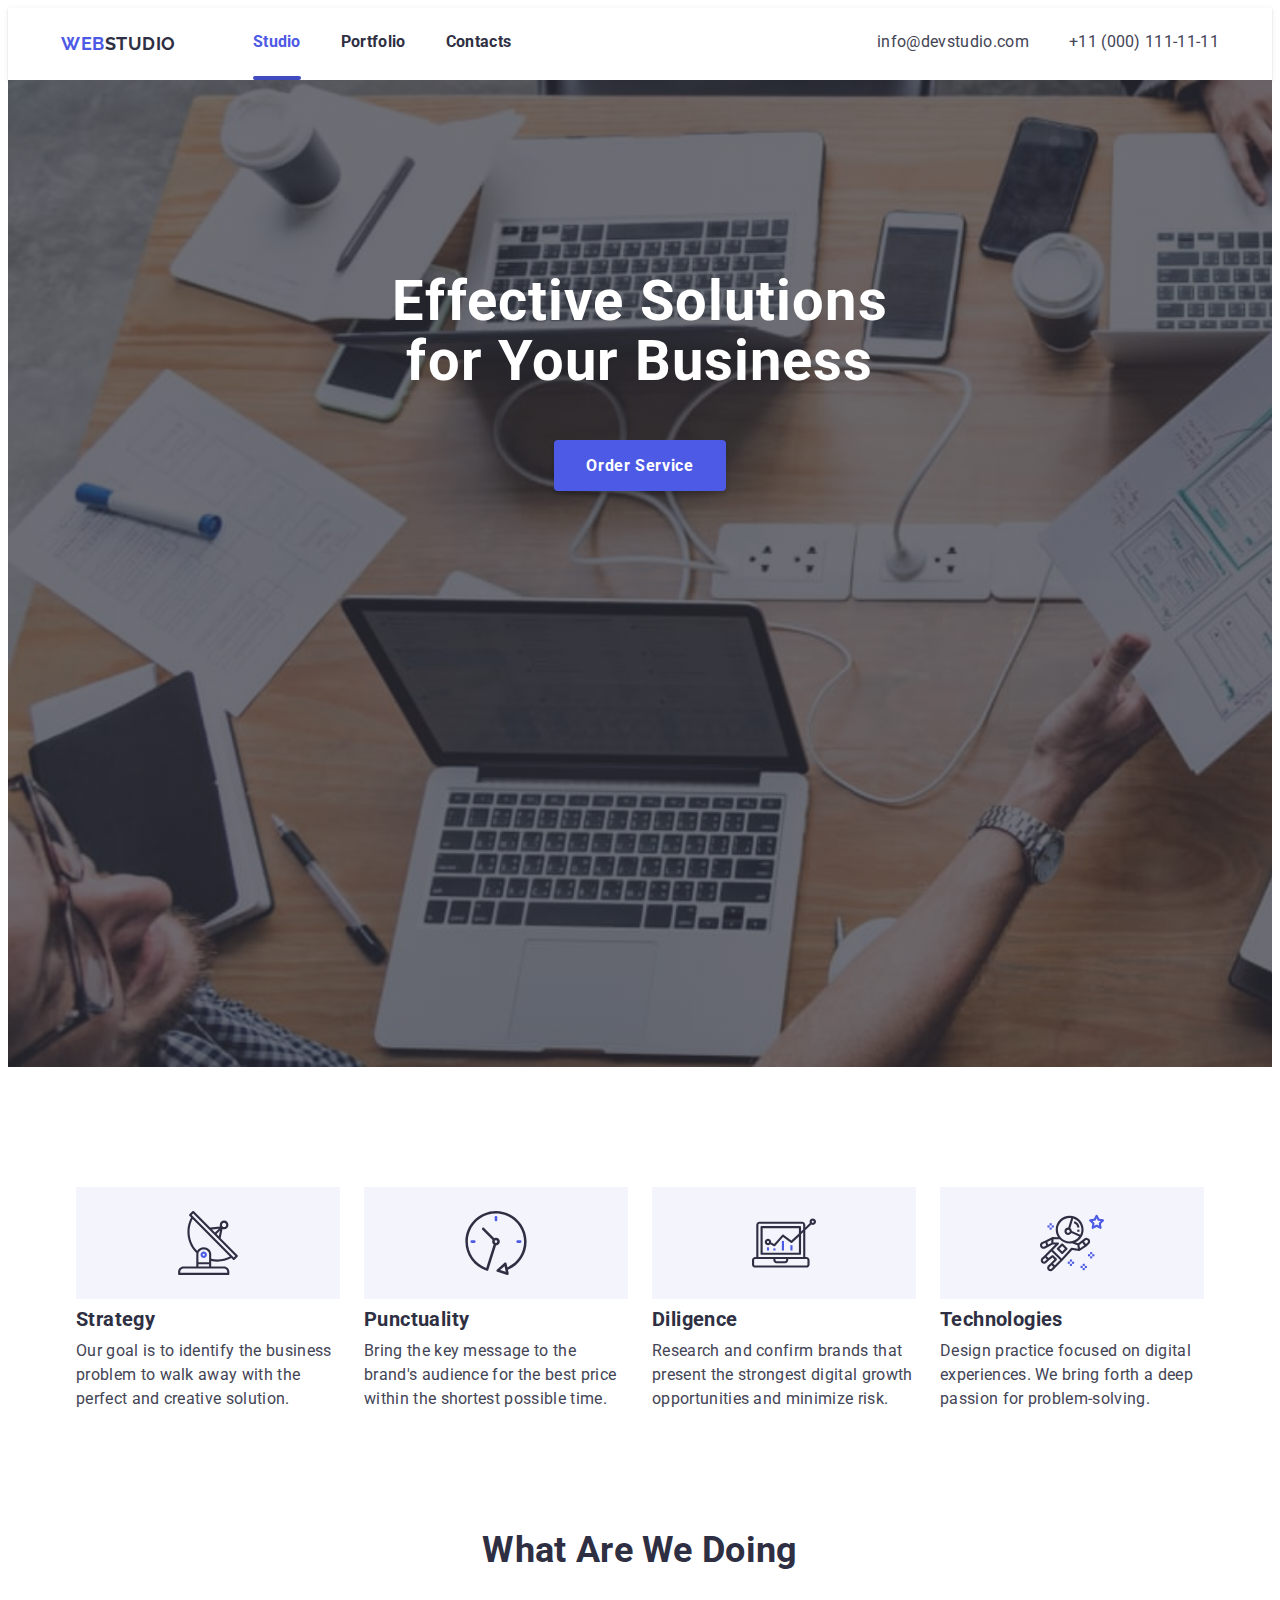
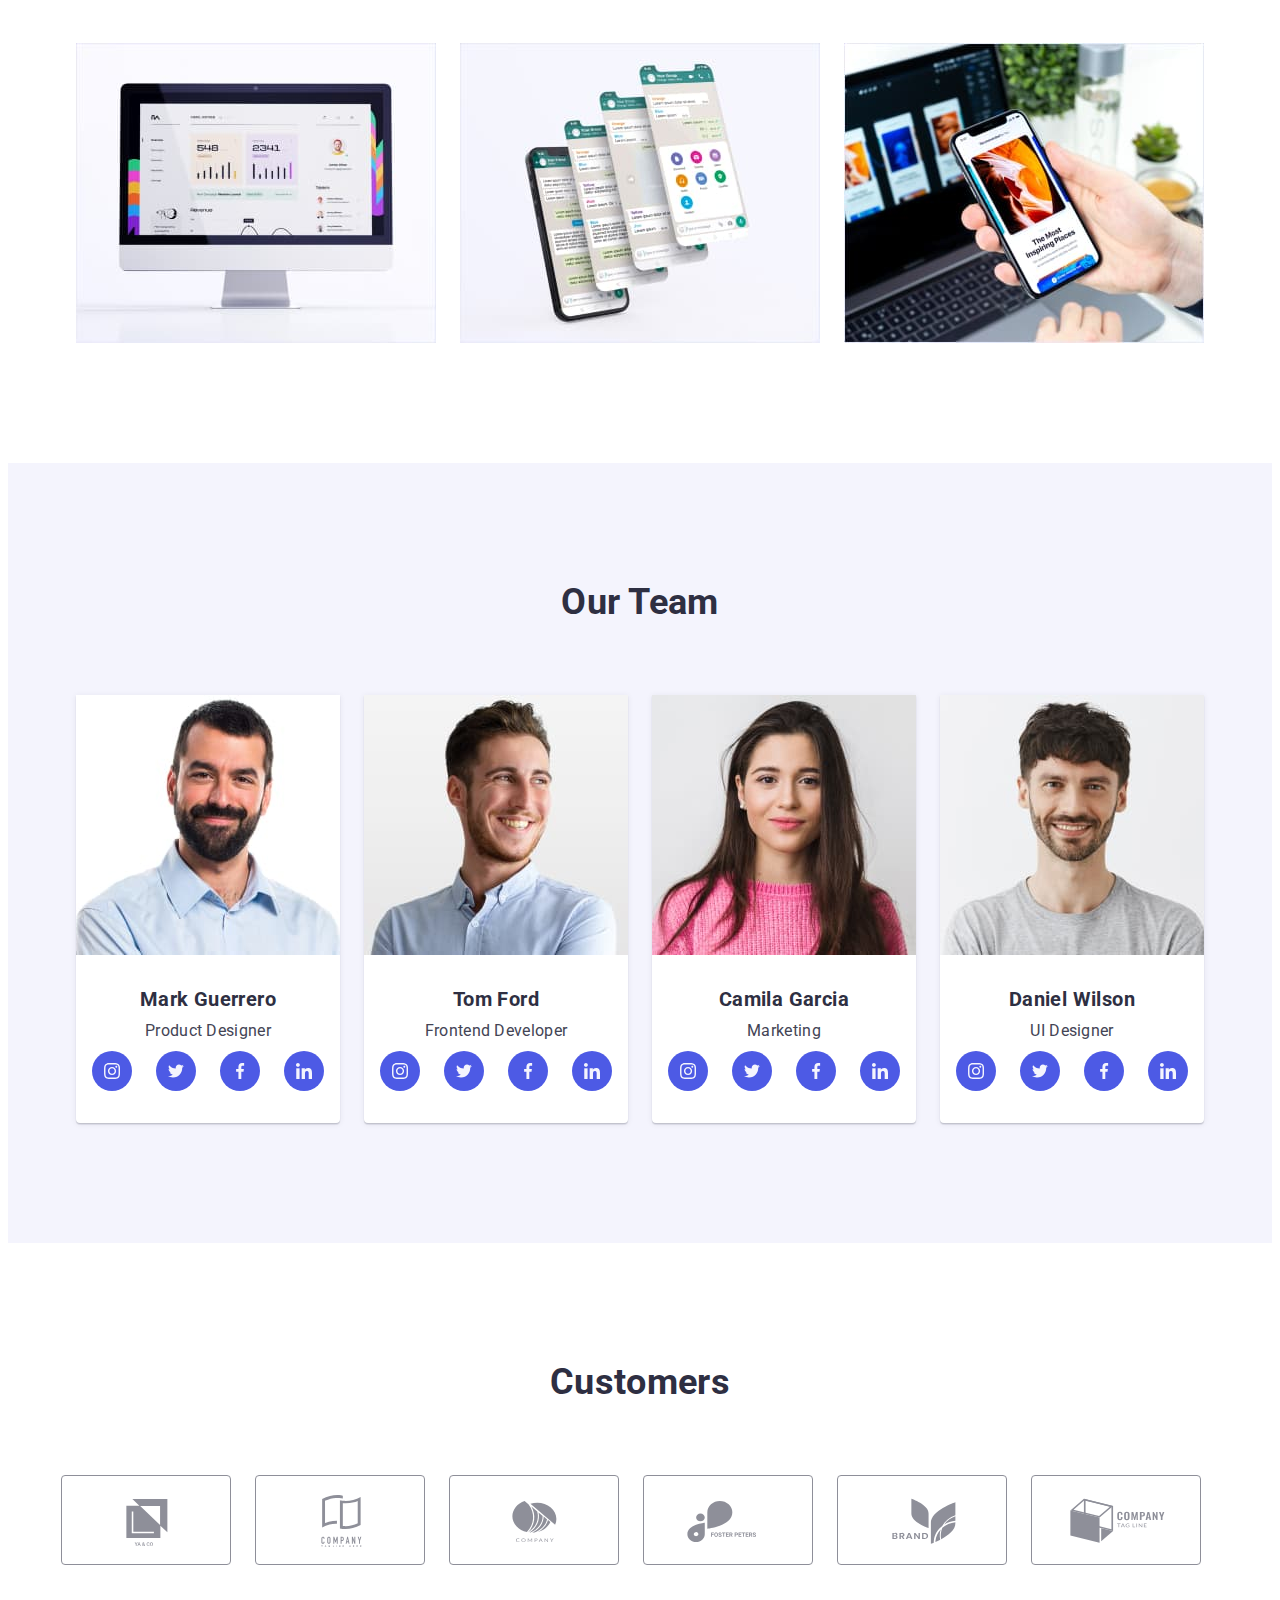
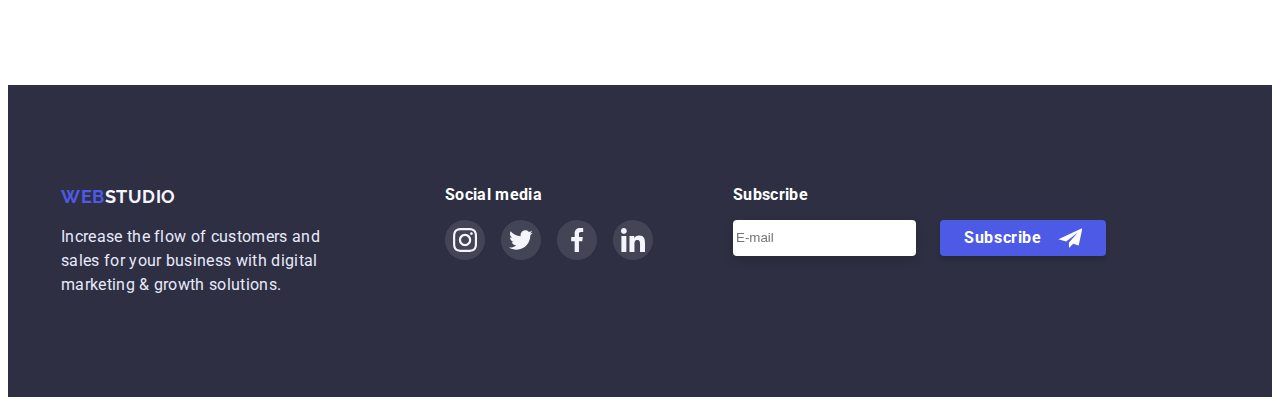
==== index.html @ 4e666a49 "subscription in footer" ====
<!DOCTYPE html>
<html lang="en">
  <head>
    <meta charset="UTF-8" />
    <meta http-equiv="X-UA-Compatible" content="IE=edge" />
    <meta name="viewport" content="width=device-width, initial-scale=1.0" />
    <title>Studio</title>
    <link
      rel="stylesheet"
      href="https://cdnjs.cloudflare.com/ajax/libs/modern-normalize/1.1.0/modern-normalize.min.css"
      integrity="sha512-wpPYUAdjBVSE4KJnH1VR1HeZfpl1ub8YT/NKx4PuQ5NmX2tKuGu6U/JRp5y+Y8XG2tV+wKQpNHVUX03MfMFn9Q=="
      crossorigin="anonymous"
      referrerpolicy="no-referrer"
    />
    <link rel="preconnect" href="https://fonts.googleapis.com" />
    <link rel="preconnect" href="https://fonts.gstatic.com" crossorigin />
    <link
      href="https://fonts.googleapis.com/css2?family=Raleway:wght@800&family=Roboto:wght@400;700;900&display=swap"
      rel="stylesheet"
    />
    <link rel="stylesheet" href="./css/styles.css" />
  </head>
  <body>
    <!-- header -->
    <header>
      <div class="container header">
        <a href="./index.html" class="logo">Web<span class="logo-header">Studio</span></a>
        <nav class="navigation">
          <ul class="nav-list">
            <li>
              <a href="./index.html" class="nav-global current">Studio</a>
            </li>
            <li>
              <a href="./portfolio.html" class="nav-global">Portfolio</a>
            </li>
            <li>
              <a href="#" class="nav-global">Contacts</a>
            </li>
          </ul>
        </nav>
        <ul class="contacts">
          <li><a href="mailto:info@devstudio.com" class="contact">info@devstudio.com</a></li>
          <li><a href="tel:+110001111111" class="contact">+11 (000) 111-11-11</a></li>
        </ul>
      </div>
    </header>
    <!-- main content -->
    <main>
      <!-- section order -->
      <section class="section order">
        <div class="container">
          <h1>Effective Solutions for Your Business</h1>
          <button data-modal-open class="order-button" type="button">Order Service</button>
          <div class="backdrop is-hidden" data-modal>
            <div class="modal">
              <p></p>
              <div class="close-btn">
                <button data-modal-close class="modal-close">
                  <div class="modal-close-btn">
                    <svg width="8" height="8">
                      <use href="./images/icons.svg#icon-close-black"></use>
                    </svg>
                  </div>
                </button>
              </div>
            </div>
          </div>
        </div>
      </section>
      <!-- section soft skills -->
      <section class="section soft-skills">
        <div class="container">
          <h2 class="visually-hidden">Benefits</h2>
          <ul class="benefits">
            <li>
              <div class="benefit-icon">
                <svg width="64" height="64">
                  <use href="./images/icons.svg#icon-antena"></use>
                </svg>
              </div>
              <h3 class="benefit-name">Strategy</h3>
              <p class="benefit-description">
                Our goal is to identify the business problem to walk away with the perfect and
                creative solution.
              </p>
            </li>
            <li>
              <div class="benefit-icon">
                <svg width="64" height="64">
                  <use href="./images/icons.svg#icon-clock1"></use>
                </svg>
              </div>
              <h3 class="benefit-name">Punctuality</h3>
              <p class="benefit-description">
                Bring the key message to the brand's audience for the best price within the shortest
                possible time.
              </p>
            </li>
            <li>
              <div class="benefit-icon">
                <svg width="64" height="64">
                  <use href="./images/icons.svg#icon-diagram1"></use>
                </svg>
              </div>
              <h3 class="benefit-name">Diligence</h3>
              <p class="benefit-description">
                Research and confirm brands that present the strongest digital growth opportunities
                and minimize risk.
              </p>
            </li>
            <li>
              <div class="benefit-icon">
                <svg width="64" height="64">
                  <use href="./images/icons.svg#icon-astronaut1"></use>
                </svg>
              </div>
              <h3 class="benefit-name">Technologies</h3>
              <p class="benefit-description">
                Design practice focused on digital experiences. We bring forth a deep passion for
                problem-solving.
              </p>
            </li>
          </ul>
        </div>
      </section>
      <!-- section what are we doing -->
      <section class="section presentation">
        <div class="container">
          <h2>What are we doing</h2>
          <ul class="our-work">
            <li>
              <img src="./images/statistic.jpg" width="360" height="auto" alt="statistic" />
            </li>
            <li>
              <img src="./images/pagination.jpg" width="360" height="auto" alt="pagination" />
            </li>
            <li>
              <img src="./images/device.jpg" width="360" height="auto" alt="device" />
            </li>
          </ul>
        </div>
      </section>
      <!-- section our team -->
      <section class="section our-team">
        <div class="container">
          <h2>Our Team</h2>
          <ul class="team-cards">
            <li>
              <img
                src="./images/product_designer.jpg"
                width="264"
                height="auto"
                alt="Mark's photo"
              />
              <div class="card-info">
                <h3 class="worker-name">Mark Guerrero</h3>
                <p class="worker-position">Product Designer</p>
                <ul class="socials">
                  <li>
                    <a href="#">
                      <svg width="16" height="16">
                        <use href="./images/icons.svg#icon-instagram2"></use>
                      </svg>
                    </a>
                  </li>
                  <li>
                    <a href="#">
                      <svg width="16" height="16">
                        <use href="./images/icons.svg#icon-twitter1"></use>
                      </svg>
                    </a>
                  </li>
                  <li>
                    <a href="#">
                      <svg width="16" height="16">
                        <use href="./images/icons.svg#icon-facebook1"></use>
                      </svg>
                    </a>
                  </li>
                  <li>
                    <a href="#">
                      <svg width="16" height="16">
                        <use href="./images/icons.svg#icon-linkedin1"></use>
                      </svg>
                    </a>
                  </li>
                </ul>
              </div>
            </li>
            <li>
              <img src="./images/developer.jpg" width="264" height="auto" alt="Tom's photo" />
              <div class="card-info">
                <h3 class="worker-name">Tom Ford</h3>
                <p class="worker-position">Frontend Developer</p>
                <ul class="socials">
                  <li>
                    <a href="#">
                      <svg width="16" height="16">
                        <use href="./images/icons.svg#icon-instagram2"></use>
                      </svg>
                    </a>
                  </li>
                  <li>
                    <a href="#">
                      <svg width="16" height="16">
                        <use href="./images/icons.svg#icon-twitter1"></use>
                      </svg>
                    </a>
                  </li>
                  <li>
                    <a href="#">
                      <svg width="16" height="16">
                        <use href="./images/icons.svg#icon-facebook1"></use>
                      </svg>
                    </a>
                  </li>
                  <li>
                    <a href="#">
                      <svg width="16" height="16">
                        <use href="./images/icons.svg#icon-linkedin1"></use>
                      </svg>
                    </a>
                  </li>
                </ul>
              </div>
            </li>
            <li>
              <img src="./images/marketing.jpg" width="264" height="auto" alt="Camila's photo" />
              <div class="card-info">
                <h3 class="worker-name">Camila Garcia</h3>
                <p class="worker-position">Marketing</p>
                <ul class="socials">
                  <li>
                    <a href="#">
                      <svg width="16" height="16">
                        <use href="./images/icons.svg#icon-instagram2"></use>
                      </svg>
                    </a>
                  </li>
                  <li>
                    <a href="#">
                      <svg width="16" height="16">
                        <use href="./images/icons.svg#icon-twitter1"></use>
                      </svg>
                    </a>
                  </li>
                  <li>
                    <a href="#">
                      <svg width="16" height="16">
                        <use href="./images/icons.svg#icon-facebook1"></use>
                      </svg>
                    </a>
                  </li>
                  <li>
                    <a href="#">
                      <svg width="16" height="16">
                        <use href="./images/icons.svg#icon-linkedin1"></use>
                      </svg>
                    </a>
                  </li>
                </ul>
              </div>
            </li>
            <li>
              <img src="./images/ui_designer.jpg" width="264" height="auto" alt="Daniel's photo" />
              <div class="card-info">
                <h3 class="worker-name">Daniel Wilson</h3>
                <p class="worker-position">UI Designer</p>
                <ul class="socials">
                  <li>
                    <a href="#">
                      <svg width="16" height="16">
                        <use href="./images/icons.svg#icon-instagram2"></use>
                      </svg>
                    </a>
                  </li>
                  <li>
                    <a href="#">
                      <svg width="16" height="16">
                        <use href="./images/icons.svg#icon-twitter1"></use>
                      </svg>
                    </a>
                  </li>
                  <li>
                    <a href="#">
                      <svg width="16" height="16">
                        <use href="./images/icons.svg#icon-facebook1"></use>
                      </svg>
                    </a>
                  </li>
                  <li>
                    <a href="#">
                      <svg width="16" height="16">
                        <use href="./images/icons.svg#icon-linkedin1"></use>
                      </svg>
                    </a>
                  </li>
                </ul>
              </div>
            </li>
          </ul>
        </div>
      </section>
      <section class="section">
        <div class="container">
          <h2 class="customers-header">Customers</h2>
          <ul class="customers-icons">
            <li>
              <a href="#">
                <svg width="104" height="56" class="customers-svg">
                  <use href="./images/icons.svg#icon-client1"></use>
                </svg>
              </a>
            </li>
            <li>
              <a href="#">
                <svg width="104" height="56" class="customers-svg">
                  <use href="./images/icons.svg#icon-client2"></use>
                </svg>
              </a>
            </li>
            <li>
              <a href="#">
                <svg width="104" height="56" class="customers-svg">
                  <use href="./images/icons.svg#icon-client3"></use>
                </svg>
              </a>
            </li>
            <li>
              <a href="#">
                <svg width="104" height="56" class="customers-svg">
                  <use href="./images/icons.svg#icon-client4"></use>
                </svg>
              </a>
            </li>
            <li>
              <a href="#">
                <svg width="104" height="56" class="customers-svg">
                  <use href="./images/icons.svg#icon-client5"></use>
                </svg>
              </a>
            </li>
            <li>
              <a href="#">
                <svg width="104" height="56" class="customers-svg">
                  <use href="./images/icons.svg#icon-client6"></use>
                </svg>
              </a>
            </li>
          </ul>
        </div>
      </section>
    </main>
    <!-- Footer -->
    <footer class="footer">
      <div class="container">
        <div class="logos">
          <a href="./index.html" class="logo">Web<span class="logo-footer">Studio</span></a>
          <p class="footer-text">
            Increase the flow of customers and sales for your business with digital marketing &
            growth solutions.
          </p>
        </div>
        <div class="footer-socials">
          <p>Social media</p>
          <ul class="social-links">
            <li class="social-links-el">
              <a href="#">
                <svg width="24" height="24">
                  <use href="./images/icons.svg#icon-instagram2"></use>
                </svg>
              </a>
            </li>
            <li class="social-links-el">
              <a href="#">
                <svg width="24" height="24">
                  <use href="./images/icons.svg#icon-twitter1"></use>
                </svg>
              </a>
            </li>
            <li class="social-links-el">
              <a href="#">
                <svg width="24" height="24">
                  <use href="./images/icons.svg#icon-facebook1"></use>
                </svg>
              </a>
            </li>
            <li class="social-links-el">
              <a href="#">
                <svg width="24" height="24">
                  <use href="./images/icons.svg#icon-linkedin1"></use>
                </svg>
              </a>
            </li>
          </ul>
        </div>
        <div class="subscription">
          <p>Subscribe</p>
          <form class="subscribe">
            <input type="text" placeholder="E-mail" />
            <button type="submit" class="sub-button">
              Subscribe
              <svg width="24" height="20">
                <use href="./images/icons.svg#icon-send"></use>
              </svg>
            </button>
          </form>
        </div>
      </div>
    </footer>
    <script src="./js/modal.js"></script>
  </body>
</html>
---- css/styles.css ----
:root {
  --primary-brand-color: #4d5ae5;
  --dark-color: #2e2f42;
  --success-color: #31d0aa;
  --text-color: #434455;
  --subtle-text-color: #8e8f99;
  --accent-color: #e7e9fc;
  --light-color: #f4f4fd;
  --pure-white: white;
  --order-active: #404bbf;
  --basic-svg: #afb1b8;
}

body {
  font-family: 'Roboto', sans-serif;
  color: var(--text-color);
  font-size: 16px;
  letter-spacing: 0.02em;
}

h1,
h2,
h3,
h4,
h5,
h6,
p {
  margin: 0;
}

img {
  display: block;
  max-width: 100%;
  height: auto;
}
/*
address {
  font-style: normal;
}
button {
  display: block;
  cursor: pointer;
  border: none;
  border-radius: 4px;
}

.section {
  @media screen and (max-width: 1199px) {
    padding-top: 60px;
    padding-bottom: 60px;
  }
  padding-top: 94px;
  padding-bottom: 94px;
}
.list {
  list-style: none;
  padding-left: 0;
  margin: 0;
}
.link {
  text-decoration: none;
  // color: inherit;
}
*/
.section {
  /* @media screen and (max-width: 1199px) {
    padding-top: 96px;
    padding-bottom: 96px;
  } */
  padding-top: 120px;
  padding-bottom: 120px;
}

.container {
  width: 1158px;
  margin: 0 auto;
  padding: 0 15px;
}

header {
  box-shadow: 0px 2px 1px rgba(46, 47, 66, 0.08), 0px 1px 1px rgba(46, 47, 66, 0.16),
    0px 1px 6px rgba(46, 47, 66, 0.08);
  padding: 24px 0;
}

.header {
  display: flex;
}

.navigation {
  margin-left: 77px;
}

.contacts {
  display: flex;
  margin-left: auto;
}

.logo {
  font-family: 'Raleway', sans-serif;
  font-weight: 700;
  font-size: 18px;
  line-height: 1.33;
  letter-spacing: 0.03em;
  text-transform: uppercase;
  text-decoration: none;
  color: var(--primary-brand-color);
}

.logo-header {
  color: var(--dark-color);
}

ul,
ol {
  list-style-type: none;
  margin: 0;
  padding: 0;
}

.nav-list {
  display: flex;
  gap: 40px;
}

.nav-global {
  font-weight: 700;
  font-size: 16px;
  color: var(--dark-color);
  transition: color 250ms cubic-bezier(0.4, 0, 0.2, 1);
  text-decoration: none;
  letter-spacing: 0.02em;
}

.nav-global:hover,
.nav-global:active {
  color: var(--primary-brand-color);
}

.current {
  color: var(--primary-brand-color);
  position: relative;
}

.current::after {
  content: '';
  position: absolute;
  display: block;
  height: 4px;
  left: 0px;
  top: 44px;
  width: 100%;
  border-radius: 2px;
  background-color: var(--order-active);
}

.contacts,
.navlist {
  display: flex;
  gap: 40px;
}

.contact {
  color: var(--text-color);
  text-decoration: none;
  letter-spacing: 0.02em;
  transition: color 250ms cubic-bezier(0.4, 0, 0.2, 1);
}

.contact:hover {
  color: var(--primary-brand-color);
}

.order,
.footer {
  background-color: var(--dark-color);
}

.order {
  padding: 192px 0;
  text-align: center;
  background-image: linear-gradient(rgba(47, 48, 58, 0.7), rgba(47, 48, 58, 0.7)),
    url('../images/people-office.jpg');
  background-size: cover;
  background-repeat: no-repeat;
  max-width: 1440px;
  height: 603px;
  margin: 0 auto;
}

.order h1 {
  font-weight: 700;
  font-size: 56px;
  line-height: 1.07;
  color: var(--pure-white);
  text-align: center;
  letter-spacing: 0.02em;
  width: 496px;
  margin: 0 auto;
}

.order-button {
  cursor: pointer;
  color: var(--pure-white);
  background-color: var(--primary-brand-color);
  font-family: inherit;
  font-weight: 700;
  font-size: 16px;
  line-height: 1.19;
  letter-spacing: 0.04em;
  box-shadow: 0px 4px 4px rgba(0, 0, 0, 0.15);
  border-radius: 4px;
  border-style: none;
  padding: 16px 32px;
  margin-top: 48px;
  transition: background-color 250ms cubic-bezier(0.4, 0, 0.2, 1),
    box-shadow 250ms cubic-bezier(0.4, 0, 0.2, 1);
}

.order-button:hover {
  box-shadow: 0px 1px 6px rgba(46, 47, 66, 0.08), 0px 1px 1px rgba(46, 47, 66, 0.16),
    0px 2px 1px rgba(46, 47, 66, 0.08);
}

.order-button:active {
  background-color: var(--order-active);
  box-shadow: 0px 4px 4px rgba(0, 0, 0, 0.15);
}

.backdrop {
  position: fixed;
  top: 0;
  left: 0;
  width: 100%;
  height: 100%;
  background-color: rgba(0, 0, 0, 0.5);
  opacity: 1;
  visibility: visible;
  transition: opacity 250ms cubic-bezier(0.4, 0, 0.2, 1),
    visibility 250ms cubic-bezier(0.4, 0, 0.2, 1);
  display: flex;
  justify-content: center;
  align-items: center;
}

.modal {
  /* position: absolute; */
  width: 408px;
  height: 576px;

  background: #fcfcfc;
  box-shadow: 0px 1px 1px rgba(0, 0, 0, 0.14), 0px 1px 3px rgba(0, 0, 0, 0.12),
    0px 2px 1px rgba(0, 0, 0, 0.2);
  border-radius: 4px;
}

.close-btn {
  display: flex;
  justify-content: end;
}

.modal-close {
  background-color: var(--accent-color);
  border: 1px solid rgba(0, 0, 0, 0.1);
  border-radius: 50%;
  display: flex;
  cursor: pointer;
  margin-top: 24px;
  margin-right: 24px;
}

modal-close-btn {
  justify-content: center;
  align-items: center;
}

.is-hidden {
  visibility: hidden;
  opacity: 0;
  pointer-events: none;
}

.visually-hidden {
  position: absolute;
  width: 1px;
  height: 1px;
  margin: -1px;
  border: 0;
  padding: 0;

  white-space: nowrap;
  clip-path: inset(100%);
  clip: rect(0 0 0 0);
  overflow: hidden;
}

.benefit-icon {
  display: flex;
  align-items: center;
  justify-content: center;
  height: 112px;
  width: 264px;
  background-color: var(--light-color);
}

.benefits,
.our-work,
.team-cards {
  display: flex;
  flex-wrap: wrap;
  gap: 24px;
  justify-content: center;
}

.benefits li {
  width: 264px;
}

.benefit-name {
  font-weight: 700;
  font-size: 20px;
  line-height: 1.2;
  letter-spacing: 0.02em;
  color: var(--dark-color);
  margin: 8px 0;
}

.benefit-description {
  line-height: 1.5;
}

.our-work li {
  width: 360px;
}

.presentation {
  padding-top: 0;
}

.presentation h2,
.our-team h2 {
  text-transform: capitalize;
  font-weight: 700;
  font-size: 36px;
  line-height: 1.11;
  text-align: center;
  color: var(--dark-color);
  margin-bottom: 72px;
}

.our-team {
  background-color: var(--light-color);
  text-align: center;
}

.our-team h3 {
  font-weight: 700;
  font-size: 20px;
  line-height: 1.2;
  letter-spacing: 0.02em;
  color: var(--dark-color);
  margin-bottom: 8px;
}

.team-cards > li {
  width: 264px;
  background-color: var(--pure-white);
  box-shadow: 0px 1px 6px rgba(46, 47, 66, 0.08), 0px 1px 1px rgba(46, 47, 66, 0.16),
    0px 2px 1px rgba(46, 47, 66, 0.08);
  border-radius: 0px 0px 4px 4px;
}

.card-info {
  padding: 32px 0;
}

.socials {
  display: flex;
  justify-content: center;
  gap: 24px;
}

.card-info a {
  display: flex;
  align-items: center;
  justify-content: center;
  width: 40px;
  height: 40px;
  background-color: var(--primary-brand-color);
  text-decoration: none;
  border-radius: 50%;
  transition: background-color 250ms cubic-bezier(0.4, 0, 0.2, 1);
}

.card-info a:hover,
.card-info a:focus {
  background-color: var(--success-color);
}

.worker-position {
  line-height: 1.5;
  margin-bottom: 8px;
}

.buttons {
  cursor: pointer;
  color: var(--primary-brand-color);
  background-color: var(--light-color);
  border: 1px solid var(--accent-color);
  border-radius: 4px;
  font-family: inherit;
  font-size: 16px;
  font-weight: 700;
  line-height: 1.33;
  letter-spacing: 0.04em;
  padding: 12px 24px;
  border: transparent;
  transition: background-color 250ms cubic-bezier(0.4, 0, 0.2, 1),
    box-shadow 250ms cubic-bezier(0.4, 0, 0.2, 1), color 250ms cubic-bezier(0.4, 0, 0.2, 1);
}

.buttons:hover,
.buttons:focus {
  background-color: var(--primary-brand-color);
  box-shadow: 0px 3px 1px rgba(0, 0, 0, 0.1), 0px 2px 1px rgba(0, 0, 0, 0.08),
    0px 2px 2px rgba(0, 0, 0, 0.12);
  color: var(--pure-white);
}

.nav-local {
  display: flex;
  flex-wrap: wrap;
  margin-bottom: 72px;
  justify-content: center;
  column-gap: 24px;
}

.cards {
  display: flex;
  flex-wrap: wrap;
  row-gap: 48px;
  column-gap: 24px;
}

.cards li {
  box-shadow: 0px 1px 6px rgba(46, 47, 66, 0.08);
}

.card-link {
  display: block;
  text-decoration: none;
  position: relative;
  transition: box-shadow 250ms cubic-bezier(0.4, 0, 0.2, 1);
}

.overlay-with-img {
  overflow: hidden;
  position: relative;
}

.hidden-block {
  position: absolute;
  width: 360px;
  height: 300px;
  background-color: var(--primary-brand-color);
  bottom: -300px;
  transition: transform 250ms cubic-bezier(0.4, 0, 0.2, 1);
}

.hidden-block p {
  padding-top: 40px;
  margin: 0 auto;
  width: 296px;
  color: var(--light-color);
}

.card-link:hover,
.card-link:focus {
  box-shadow: 0px 1px 6px rgba(46, 47, 66, 0.08), 0px 1px 1px rgba(46, 47, 66, 0.16),
    0px 2px 1px rgba(46, 47, 66, 0.08);
}

.card-link:hover .hidden-block,
.card-link:focus .hidden-block {
  transform: translateY(-300px);
}

.description {
  padding: 32px 16px;
  border: 0.5px solid #f4f4fd;
  border-top: 0;
}

.description p {
  color: var(--text-color);
  font-weight: 400;
  font-size: 16px;
  line-height: 1.5;
  letter-spacing: 0.02em;
}

.project-name {
  font-weight: 700;
  font-size: 20px;
  color: var(--dark-color);
  margin-bottom: 8px;
}

.project-type {
  line-height: 1.5;
}

.customers-header {
  text-transform: capitalize;
  font-weight: 700;
  font-size: 36px;
  line-height: 1.11;
  text-align: center;
  color: var(--dark-color);
  margin-bottom: 72px;
}

.customers-icons {
  display: flex;
  align-items: center;
  gap: 24px;
}

.customers-icons a {
  display: flex;
  align-items: center;
  justify-content: center;
  width: 168px;
  height: 88px;
  border: 1px solid currentColor;
  border-radius: 4px;
  color: var(--subtle-text-color);
  transition: color 250ms cubic-bezier(0.4, 0, 0.2, 1);
}

.customers-svg {
  fill: currentColor;
}

.customers-icons a:hover,
.customers-icons a:focus {
  color: var(--primary-brand-color);
}

.footer {
  background-color: var(--dark-color);
  padding: 100px 0;
}

.footer-socials {
  margin-left: 120px;
}

.sub-button {
  display: flex;
  gap: 16px;
}

.subscribe {
  display: flex;
  gap: 24px;
  margin-top: 16px;
}

.subscribe input {
  border: 1px solid rgba(255, 255, 255, 0.3);
  filter: drop-shadow(0px 4px 4px rgba(0, 0, 0, 0.15));
  border-radius: 4px;
}

.subscription {
  margin-left: 80px;
}

.social-links {
  display: flex;
  gap: 16px;
  margin-top: 16px;
}

.footer > .container {
  display: flex;
}

.footer-socials li {
  display: flex;
  align-items: center;
  justify-content: center;
  width: 40px;
  height: 40px;
  text-decoration: none;
  background-color: rgba(255, 255, 255, 0.1);
  border-radius: 50%;
  transition: background-color 250ms cubic-bezier(0.4, 0, 0.2, 1);
}

.social-links-el a {
  display: flex;
  align-items: center;
  justify-content: center;
}

.footer-socials li:hover,
.footer-socials li:focus {
  background-color: var(--success-color);
}

.footer-socials > p,
.subscription > p {
  font-weight: 700;
  color: var(--pure-white);
}

.logo-footer {
  color: var(--light-color);
  margin-bottom: 24px;
}

.footer-text {
  color: var(--accent-color);
  width: 264px;
  height: 72px;
  line-height: 1.5;
  letter-spacing: 0.02em;
  margin-top: 16px;
}

.sub-button {
  cursor: pointer;
  color: var(--pure-white);
  background-color: var(--primary-brand-color);
  font-family: inherit;
  font-weight: 700;
  font-size: 16px;
  line-height: 1.19;
  letter-spacing: 0.04em;
  box-shadow: 0px 4px 4px rgba(0, 0, 0, 0.15);
  border-radius: 4px;
  border-style: none;
  padding: 8px 24px;
  transition: background-color 250ms cubic-bezier(0.4, 0, 0.2, 1),
    box-shadow 250ms cubic-bezier(0.4, 0, 0.2, 1);
}
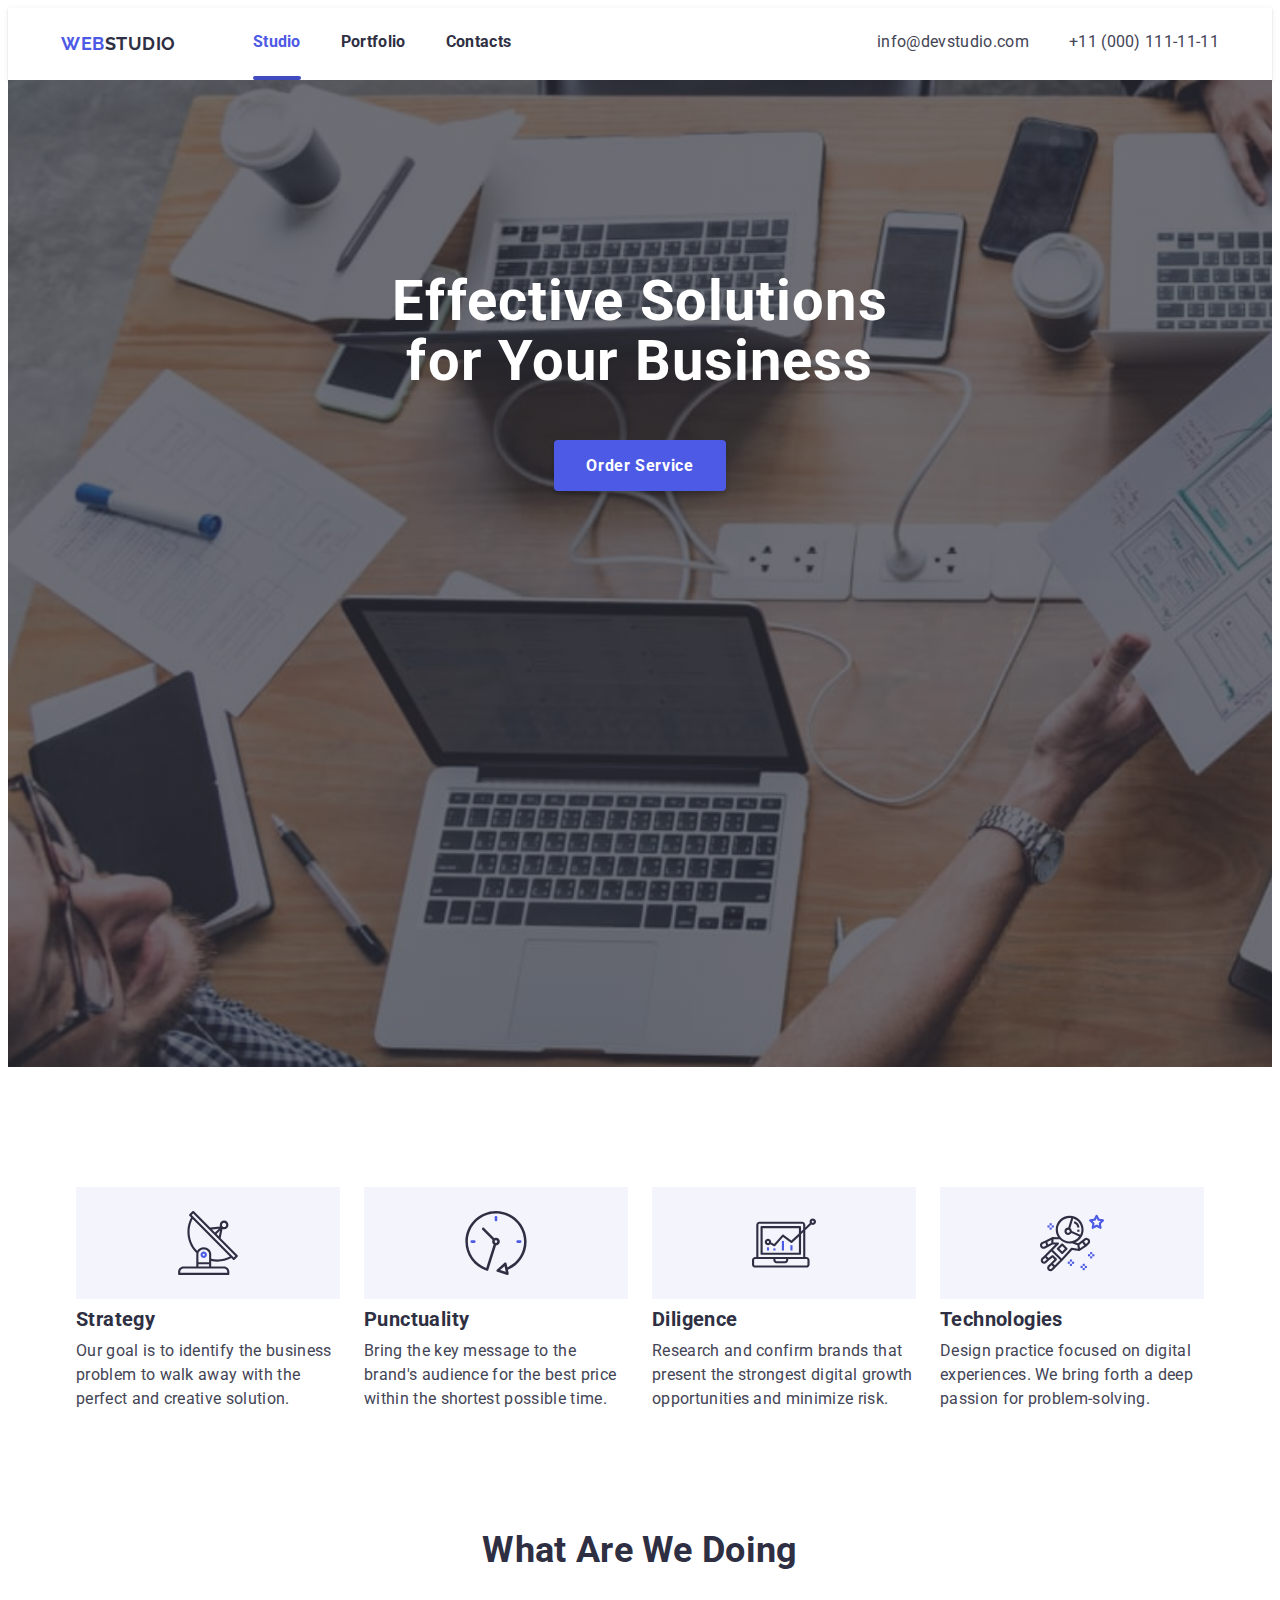
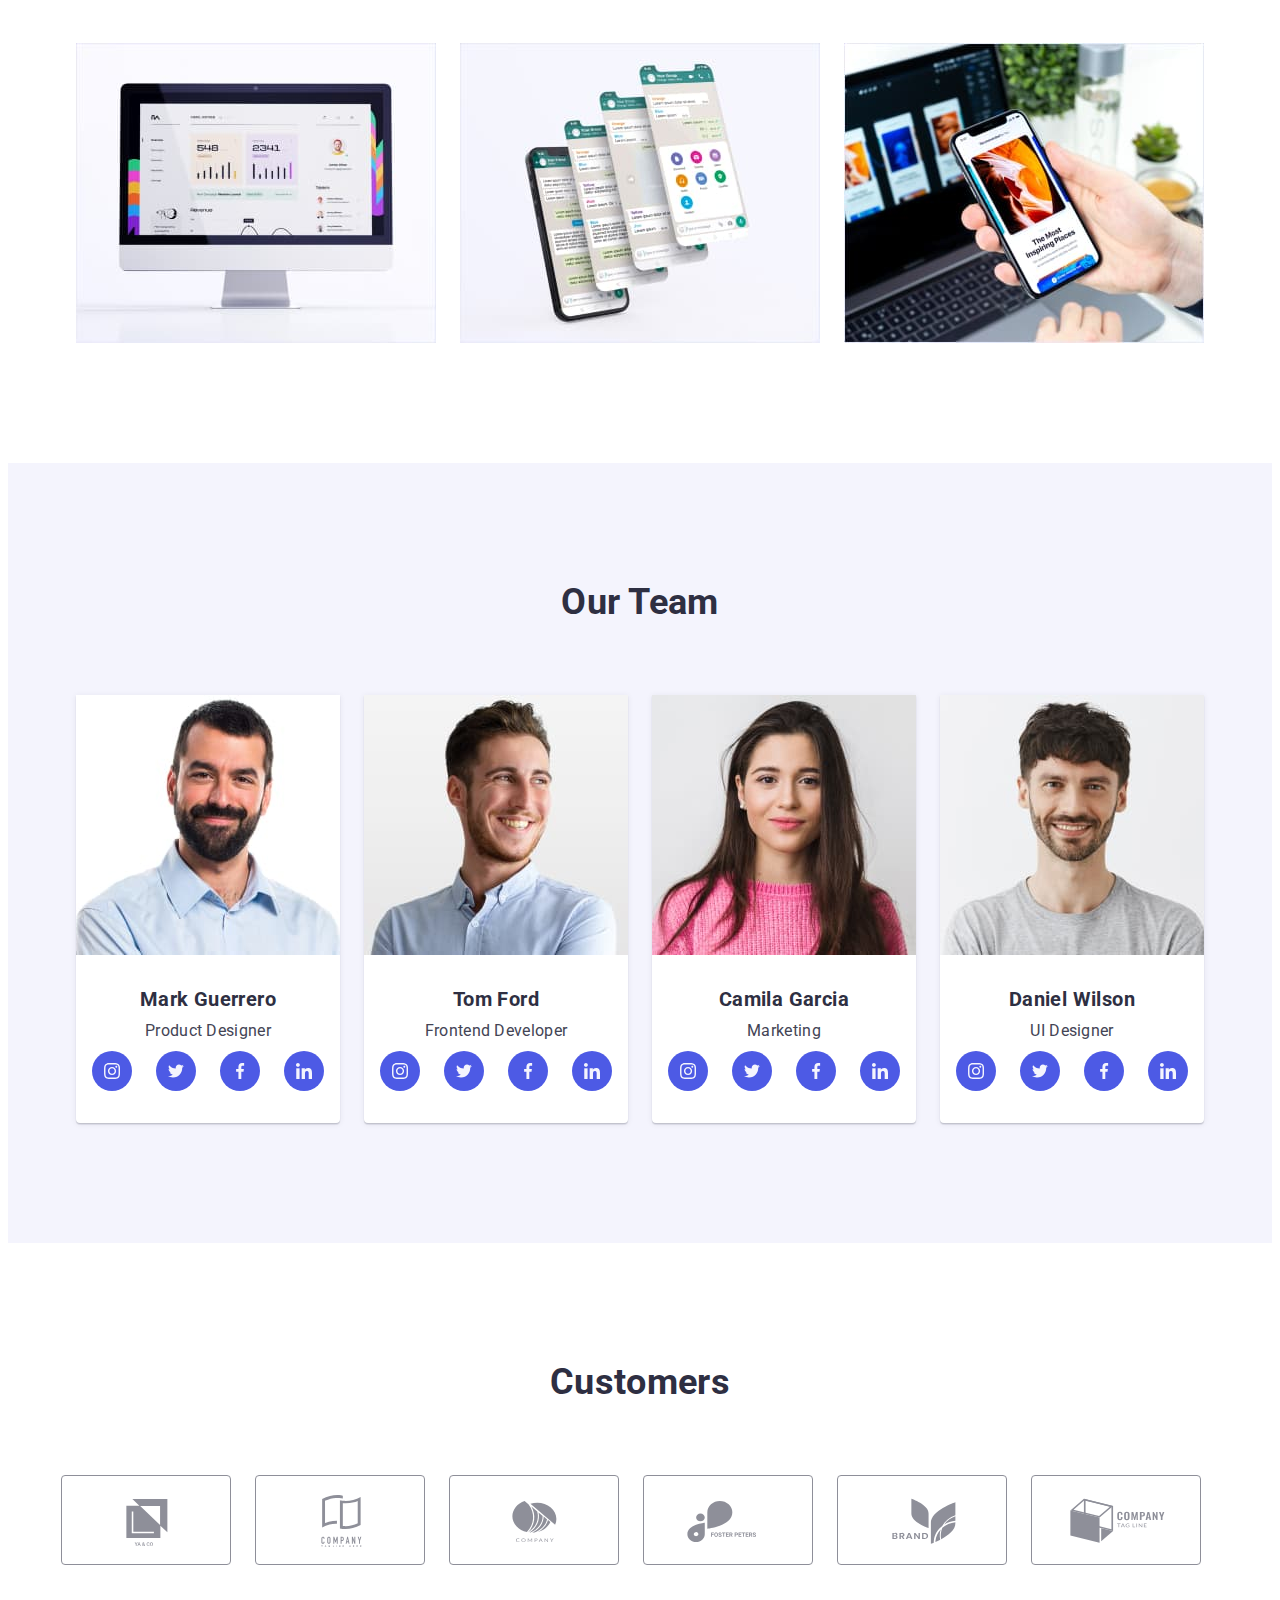
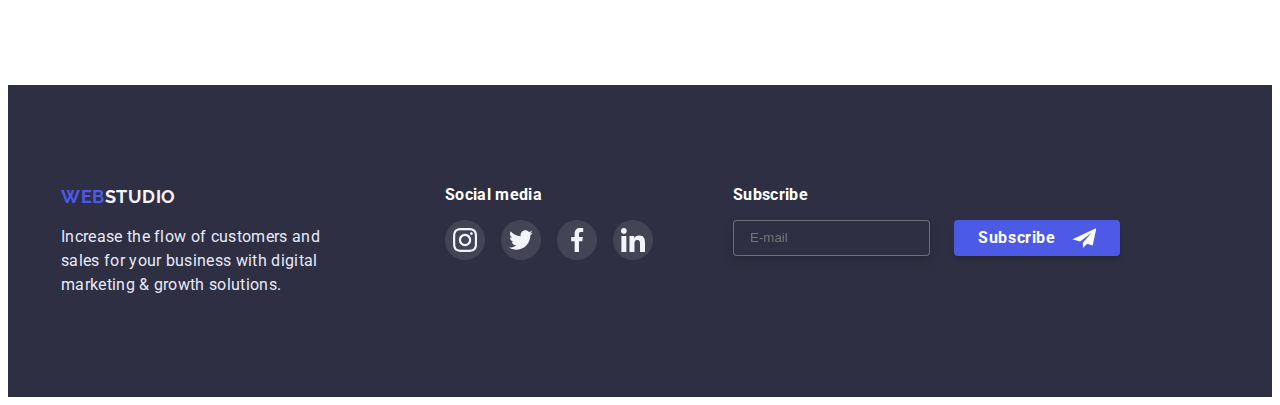
==== commit 73003942: "added form and inputs" ====
--- a/index.html
+++ b/index.html
@@ -53,7 +53,6 @@
           <button data-modal-open class="order-button" type="button">Order Service</button>
           <div class="backdrop is-hidden" data-modal>
             <div class="modal">
-              <p></p>
               <div class="close-btn">
                 <button data-modal-close class="modal-close">
                   <div class="modal-close-btn">
@@ -63,6 +62,47 @@
                   </div>
                 </button>
               </div>
+              <p class="header-modal">Leave your contacts and we will call you back</p>
+              <form class="order-form">
+                <label class="labels">
+                  <p>Name</p>
+                  <div class="input-with-svg">
+                    <input type="text" name="Name" />
+                    <svg width="18" height="18">
+                      <use href="./images/icons.svg#person-black-18dp-1"></use>
+                    </svg>
+                  </div>
+                </label>
+                <label class="labels">
+                  <p>Phone</p>
+                  <div class="input-with-svg">
+                    <input type="text" name="Phone" />
+                    <svg width="18" height="24">
+                      <use href="./images/icons.svg#phone-black-18dp-1"></use>
+                    </svg>
+                  </div>
+                </label>
+                <label class="labels">
+                  <p>Email</p>
+                  <div class="input-with-svg">
+                    <input type="email" name="Email" />
+                    <svg width="18" height="24">
+                      <use href="./images/icons.svg#email-black-18dp-1"></use>
+                    </svg>
+                  </div>
+                </label>
+                <label class="labels">
+                  <p>Comment</p>
+                  <textarea name="comment" placeholder="Text input" rows="5"></textarea>
+                </label>
+                <div class="checkbox-with-terms">
+                  <input type="checkbox" />
+                  <p class="terms">
+                    I accept the terms and conditions of the <a href="#">Privacy Policy</a>
+                  </p>
+                </div>
+              </form>
+              <button type="submit" class="sub-button submit-btn">Send</button>
             </div>
           </div>
         </div>
--- a/css/styles.css
+++ b/css/styles.css
@@ -267,11 +267,121 @@
   cursor: pointer;
   margin-top: 24px;
   margin-right: 24px;
-}
-
-modal-close-btn {
+  transition: background-color 250ms cubic-bezier(0.4, 0, 0.2, 1),
+    fill 250ms cubic-bezier(0.4, 0, 0.2, 1);
+}
+
+.modal-close:active {
+  background-color: var(--primary-brand-color);
+  fill: var(--pure-white);
+}
+
+.header-modal {
+  margin: 24px 0 16px;
+  font-weight: 500;
+  font-size: 16px;
+  line-height: 1.5;
+  letter-spacing: 0.02em;
+  color: var(--dark-color);
+}
+
+.order-form {
+  display: flex;
+  flex-direction: column;
+  text-align: left;
+  margin-left: 24px;
+}
+
+.input-with-svg {
+  position: relative;
+}
+
+.labels {
+  display: flex;
+  flex-direction: column;
+}
+
+.labels p {
+  font-size: 12px;
+  line-height: 1.33;
+  letter-spacing: 0.04em;
+  color: var(--subtle-text-color);
+}
+
+.labels textarea {
+  resize: none;
+  width: 360px;
+  height: 120px;
+  border: 1px solid rgba(33, 33, 33, 0.2);
+  border-radius: 4px;
+  font-size: 12px;
+  line-height: 1.33;
+  padding: 8px 0 0 16px;
+  letter-spacing: 0.04em;
+  color: rgba(117, 117, 117, 0.5);
+}
+
+.labels textarea:focus {
+  outline: none;
+  border-color: var(--primary-brand-color);
+}
+
+.input-with-svg input {
+  width: 360px;
+  height: 40px;
+  margin-bottom: 8px;
+  border: 1px solid rgba(33, 33, 33, 0.2);
+  border-radius: 4px;
+  padding-left: 40px;
+  transition: background-color 250ms cubic-bezier(0.4, 0, 0.2, 1),
+    fill 250ms cubic-bezier(0.4, 0, 0.2, 1);
+}
+
+.input-with-svg input:focus {
+  outline: none;
+  border-color: var(--primary-brand-color);
+}
+
+.input-with-svg input:active + svg,
+.input-with-svg input:focus + svg {
+  fill: var(--primary-brand-color);
+}
+
+.input-with-svg svg {
+  position: absolute;
+  left: 16px;
+  top: 20%;
+  transition: fill 250ms cubic-bezier(0.4, 0, 0.2, 1);
+}
+
+.input-with-svg svg:active {
+  fill: var(--primary-brand-color);
+}
+
+.checkbox-with-terms {
+  display: flex;
+  margin: 16px 0 24px;
+}
+
+.terms {
+  font-size: 12px;
+  line-height: 1.33;
+  letter-spacing: 0.04em;
+  color: var(--subtle-text-color);
+  padding-left: 8px;
+}
+
+input[type='checkbox'] {
+  accent-color: var(--order-active);
+}
+
+.submit-btn {
+  display: flex;
+  width: 169px;
+  height: 56px;
   justify-content: center;
   align-items: center;
+  margin: 0 auto;
 }
 
 .is-hidden {
@@ -571,6 +681,9 @@
   border: 1px solid rgba(255, 255, 255, 0.3);
   filter: drop-shadow(0px 4px 4px rgba(0, 0, 0, 0.15));
   border-radius: 4px;
+  padding-left: 16px;
+  color: var(--subtle-text-color);
+  background-color: var(--dark-color);
 }
 
 .subscription {
@@ -587,7 +700,7 @@
   display: flex;
 }
 
-.footer-socials li {
+.footer-socials a {
   display: flex;
   align-items: center;
   justify-content: center;
@@ -605,8 +718,8 @@
   justify-content: center;
 }
 
-.footer-socials li:hover,
-.footer-socials li:focus {
+.footer-socials a:hover,
+.footer-socials a:focus {
   background-color: var(--success-color);
 }
 
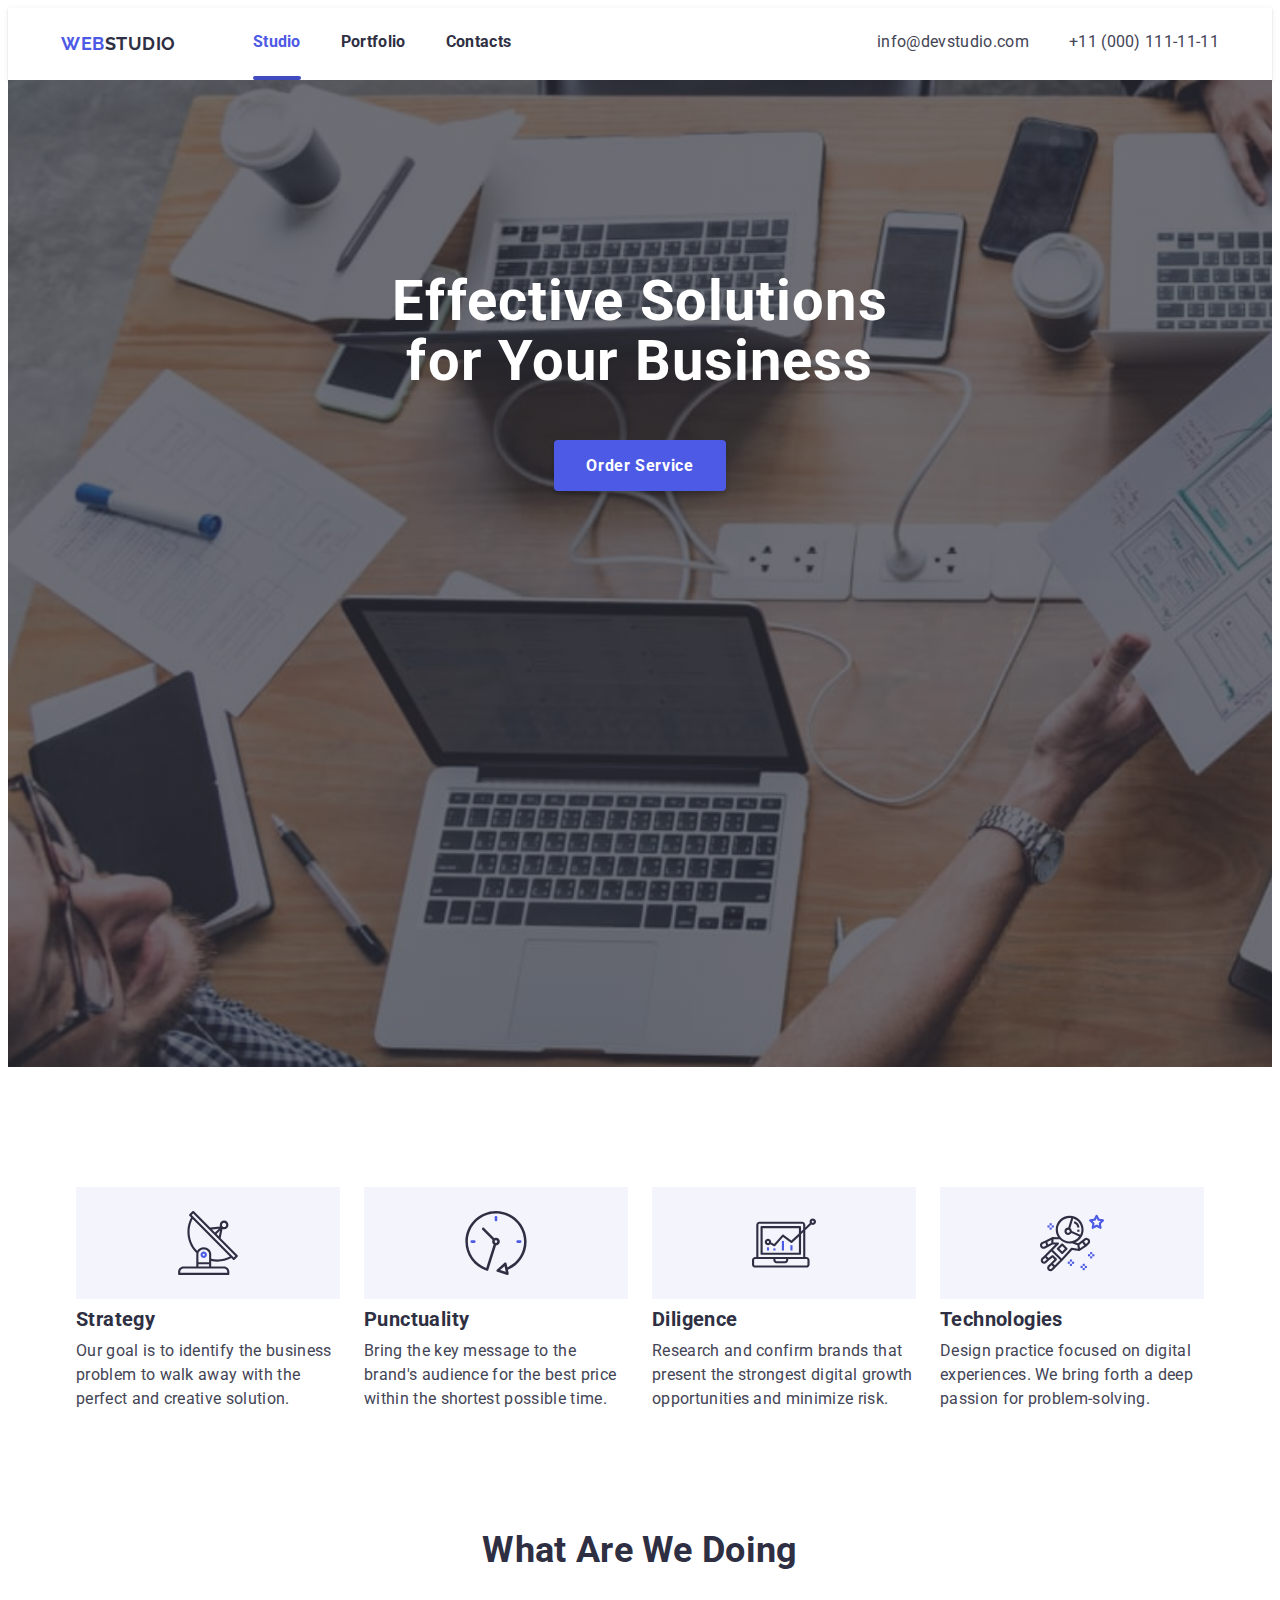
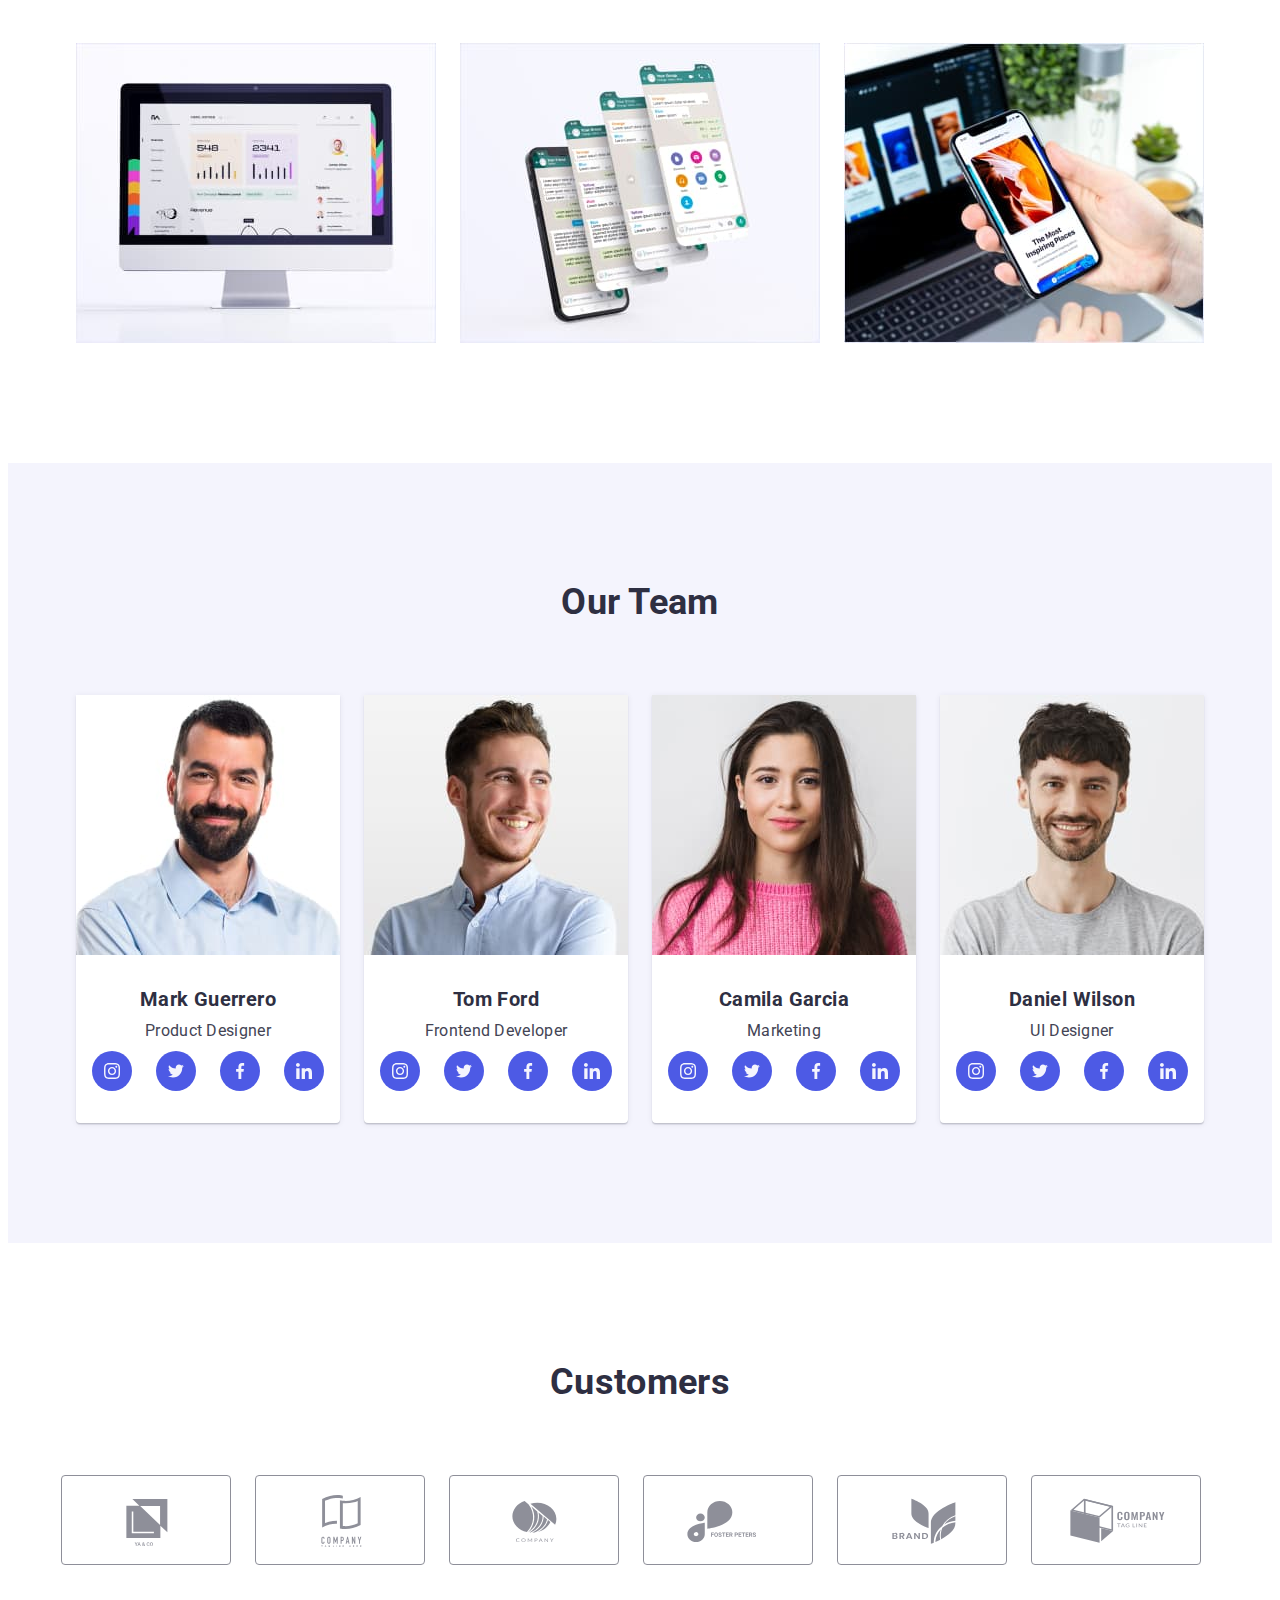
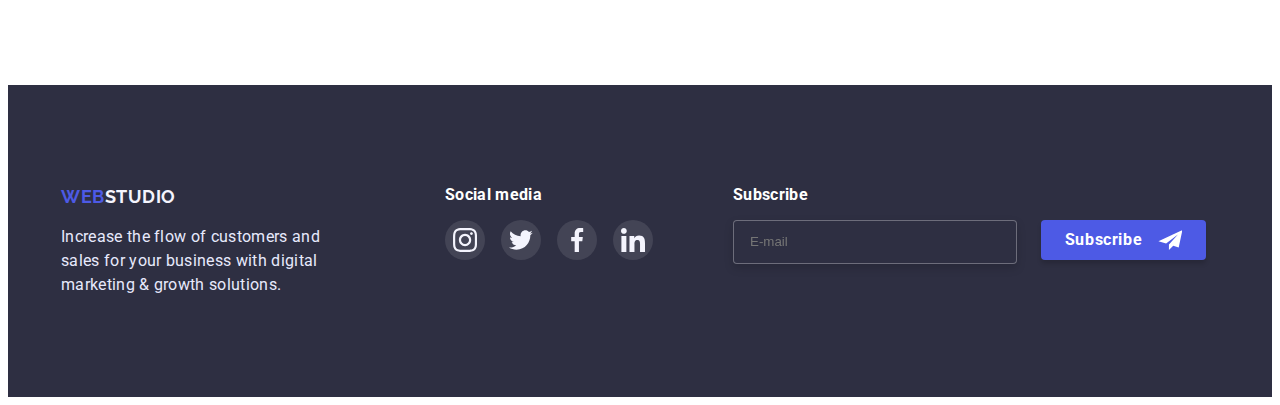
==== commit f078c5f3: "fixes for form" ====
--- a/index.html
+++ b/index.html
@@ -15,7 +15,7 @@
     <link rel="preconnect" href="https://fonts.googleapis.com" />
     <link rel="preconnect" href="https://fonts.gstatic.com" crossorigin />
     <link
-      href="https://fonts.googleapis.com/css2?family=Raleway:wght@800&family=Roboto:wght@400;700;900&display=swap"
+      href="https://fonts.googleapis.com/css2?family=Raleway:wght@800&family=Roboto:wght@400;500;700;900&display=swap"
       rel="stylesheet"
     />
     <link rel="stylesheet" href="./css/styles.css" />
@@ -53,15 +53,13 @@
           <button data-modal-open class="order-button" type="button">Order Service</button>
           <div class="backdrop is-hidden" data-modal>
             <div class="modal">
-              <div class="close-btn">
-                <button data-modal-close class="modal-close">
-                  <div class="modal-close-btn">
-                    <svg width="8" height="8">
-                      <use href="./images/icons.svg#icon-close-black"></use>
-                    </svg>
-                  </div>
-                </button>
-              </div>
+              <button data-modal-close class="modal-close">
+                <div class="modal-close-btn">
+                  <svg width="8" height="8">
+                    <use href="./images/icons.svg#icon-close-black"></use>
+                  </svg>
+                </div>
+              </button>
               <p class="header-modal">Leave your contacts and we will call you back</p>
               <form class="order-form">
                 <label class="labels">
@@ -91,15 +89,18 @@
                     </svg>
                   </div>
                 </label>
-                <label class="labels">
+                <label class="labels last-label">
                   <p>Comment</p>
                   <textarea name="comment" placeholder="Text input" rows="5"></textarea>
                 </label>
                 <div class="checkbox-with-terms">
-                  <input type="checkbox" />
-                  <p class="terms">
-                    I accept the terms and conditions of the <a href="#">Privacy Policy</a>
-                  </p>
+                  <label class="check option">
+                    <input class="check__input" type="checkbox" />
+                    <span class="check__box"></span>
+                    <p class="terms">
+                      I accept the terms and conditions of the <a href="#">Privacy Policy</a>
+                    </p>
+                  </label>
                 </div>
               </form>
               <button type="submit" class="sub-button submit-btn">Send</button>
--- a/css/styles.css
+++ b/css/styles.css
@@ -244,7 +244,7 @@
 }
 
 .modal {
-  /* position: absolute; */
+  position: absolute;
   width: 408px;
   height: 576px;
 
@@ -252,32 +252,32 @@
   box-shadow: 0px 1px 1px rgba(0, 0, 0, 0.14), 0px 1px 3px rgba(0, 0, 0, 0.12),
     0px 2px 1px rgba(0, 0, 0, 0.2);
   border-radius: 4px;
-}
-
-.close-btn {
-  display: flex;
-  justify-content: end;
+  padding: 0 24px;
+  padding-top: 72px;
+  padding-bottom: 24px;
 }
 
 .modal-close {
+  position: absolute;
   background-color: var(--accent-color);
   border: 1px solid rgba(0, 0, 0, 0.1);
   border-radius: 50%;
   display: flex;
   cursor: pointer;
-  margin-top: 24px;
-  margin-right: 24px;
+  top: 24px;
+  right: 24px;
   transition: background-color 250ms cubic-bezier(0.4, 0, 0.2, 1),
     fill 250ms cubic-bezier(0.4, 0, 0.2, 1);
 }
 
-.modal-close:active {
+.modal-close:hover,
+.modal-close:focus {
   background-color: var(--primary-brand-color);
   fill: var(--pure-white);
 }
 
 .header-modal {
-  margin: 24px 0 16px;
+  margin-bottom: 24px;
   font-weight: 500;
   font-size: 16px;
   line-height: 1.5;
@@ -289,7 +289,7 @@
   display: flex;
   flex-direction: column;
   text-align: left;
-  margin-left: 24px;
+  margin-bottom: 24px;
 }
 
 .input-with-svg {
@@ -299,6 +299,7 @@
 .labels {
   display: flex;
   flex-direction: column;
+  margin-bottom: 8px;
 }
 
 .labels p {
@@ -326,10 +327,14 @@
   border-color: var(--primary-brand-color);
 }
 
+.last-label {
+  margin-bottom: 0;
+}
+
 .input-with-svg input {
+  width: 100%;
   width: 360px;
   height: 40px;
-  margin-bottom: 8px;
   border: 1px solid rgba(33, 33, 33, 0.2);
   border-radius: 4px;
   padding-left: 40px;
@@ -350,7 +355,8 @@
 .input-with-svg svg {
   position: absolute;
   left: 16px;
-  top: 20%;
+  top: 50%;
+  transform: translateY(-50%);
   transition: fill 250ms cubic-bezier(0.4, 0, 0.2, 1);
 }
 
@@ -360,7 +366,49 @@
 
 .checkbox-with-terms {
   display: flex;
-  margin: 16px 0 24px;
+  margin-top: 16px;
+}
+
+/* Option */
+
+.option {
+  display: block;
+  margin-bottom: 0.5em;
+}
+
+/* Check */
+
+.check {
+  padding-left: 1.2em;
+}
+
+.check__input {
+  position: absolute;
+  clip: rect(0 0 0 0);
+  width: 1px;
+  height: 1px;
+  margin: -1px;
+}
+
+.check__box {
+  position: absolute;
+  margin-top: 0.2em;
+  margin-left: -1em;
+  width: 0.6em;
+  height: 0.6em;
+  overflow: hidden;
+  border-radius: 0.05em;
+  background-color: white;
+  background-repeat: no-repeat;
+  background-position: 50% 50%;
+  box-shadow: 0 0 0 0.1em #4a90e2;
+}
+
+/* Checked */
+
+.check__input:checked + .check__box {
+  background-color: #4a90e2;
+  background-image: url(/images/custom-check.svg);
 }
 
 .terms {
@@ -681,6 +729,8 @@
   border: 1px solid rgba(255, 255, 255, 0.3);
   filter: drop-shadow(0px 4px 4px rgba(0, 0, 0, 0.15));
   border-radius: 4px;
+  width: 264px;
+  height: 40px;
   padding-left: 16px;
   color: var(--subtle-text-color);
   background-color: var(--dark-color);
@@ -755,7 +805,11 @@
   box-shadow: 0px 4px 4px rgba(0, 0, 0, 0.15);
   border-radius: 4px;
   border-style: none;
-  padding: 8px 24px;
-  transition: background-color 250ms cubic-bezier(0.4, 0, 0.2, 1),
-    box-shadow 250ms cubic-bezier(0.4, 0, 0.2, 1);
-}
+  width: 165px;
+  height: 40px;
+  justify-content: center;
+  align-items: center;
+  /* padding: 8px 24px; */
+  /* padding-top: 50%; */
+  /* margin: 50% auto; */
+}
